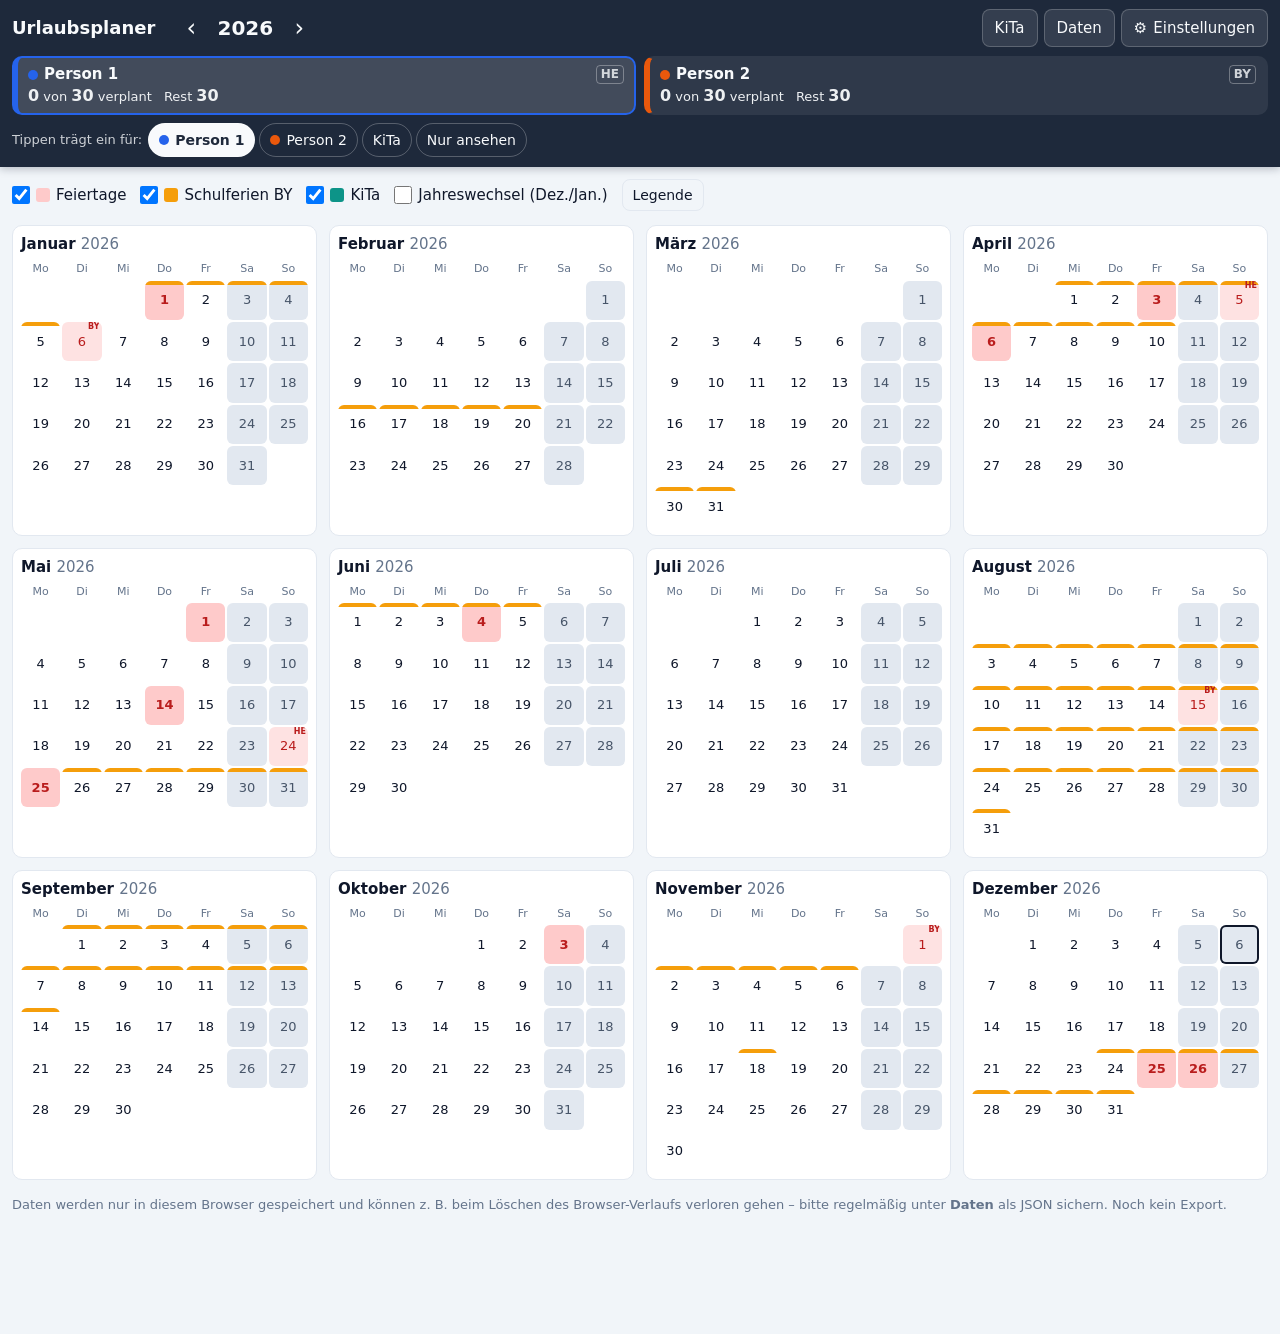
==== index.html @ 10e56fdd "Urlaubsplaner für zwei Personen: Feiertage HE/BY, Schulferien, KiTa, Export/Import Reines Frontend o" ====
<!doctype html>
<html lang="de">
<head>
  <meta charset="utf-8">
  <meta name="viewport" content="width=device-width, initial-scale=1, viewport-fit=cover">
  <meta name="theme-color" content="#1e293b">
  <title>Urlaubsplaner</title>
  <link rel="stylesheet" href="css/style.css">
</head>
<body>
  <header class="topbar" id="topbar">
    <div class="topbar-row">
      <h1 class="app-title">Urlaubsplaner</h1>
      <div class="year-nav" role="group" aria-label="Jahr wählen">
        <button type="button" class="icon-btn" id="prevYear" aria-label="Vorheriges Jahr">‹</button>
        <span class="year" id="yearLabel">2026</span>
        <button type="button" class="icon-btn" id="nextYear" aria-label="Nächstes Jahr">›</button>
      </div>
      <nav class="actions">
        <button type="button" class="btn" id="openKita">KiTa</button>
        <button type="button" class="btn" id="openData">Daten</button>
        <button type="button" class="btn" id="openSettings" aria-label="Einstellungen">⚙<span class="hide-sm"> Einstellungen</span></button>
      </nav>
    </div>
    <div class="topbar-row counters" id="counters" role="radiogroup" aria-label="Aktive Person und Zähler"></div>
    <div class="topbar-row modes" role="radiogroup" aria-label="Bearbeitungsmodus">
      <span class="modes-label">Tippen trägt ein für:</span>
      <div class="segmented" id="modeButtons"></div>
    </div>
  </header>

  <div class="banner warn" id="storageBanner" hidden></div>
  <div class="banner" id="exportBanner" hidden>
    <span id="exportBannerText"></span>
    <span class="banner-actions">
      <button type="button" class="btn primary" id="bannerExport">Jetzt sichern</button>
      <button type="button" class="btn ghost" id="bannerDismiss">Später</button>
    </span>
  </div>

  <section class="toolbar" aria-label="Anzeige">
    <label class="chk"><input type="checkbox" id="showHolidays"> <span class="sw sw-hol"></span>Feiertage</label>
    <label class="chk"><input type="checkbox" id="showSchool"> <span class="sw sw-school"></span>Schulferien BY</label>
    <label class="chk"><input type="checkbox" id="showKita"> <span class="sw sw-kita"></span>KiTa</label>
    <label class="chk"><input type="checkbox" id="showYearTurn"> Jahreswechsel (Dez./Jan.)</label>
    <button type="button" class="btn ghost small" id="toggleLegend" aria-expanded="false">Legende</button>
  </section>

  <section class="legend" id="legend" hidden>
    <ul>
      <li><span class="lg lg-we"></span>Wochenende</li>
      <li><span class="lg lg-hol"></span>Feiertag (beide Personen)</li>
      <li><span class="lg lg-holpart"><b>BY</b></span>Feiertag nur in diesem Bundesland</li>
      <li><span class="lg lg-school"></span>Schulferien Bayern (Streifen oben)</li>
      <li><span class="lg lg-kita"></span>KiTa-Ferien/Schließtage (Streifen unten)</li>
      <li><span class="lg lg-vac" id="lgP1"></span><span id="lgP1Name">Person 1</span></li>
      <li><span class="lg lg-vac" id="lgP2"></span><span id="lgP2Name">Person 2</span></li>
      <li><span class="lg lg-vac" id="lgBoth"></span>Beide im Urlaub (Überlappung)</li>
      <li><span class="lg lg-vac lg-free" id="lgFree"></span>Urlaub an freiem Tag (zählt nicht)</li>
    </ul>
    <p class="hint">
      <b>Bedienung:</b> Tag antippen bzw. anklicken schaltet Urlaub für die gewählte Person an/aus.
      Zeitraum: mit der Maus gedrückt ziehen, auf dem Handy <b>lange drücken und dann ziehen</b>.
      Beginnt der Zeitraum auf einem Urlaubstag, wird gelöscht, sonst eingetragen.
    </p>
    <p class="hint" id="schoolDataHint"></p>
  </section>

  <main id="calendar" class="calendar" aria-label="Jahreskalender"></main>

  <footer class="footer">
    Daten werden nur in diesem Browser gespeichert und können z. B. beim Löschen des
    Browser-Verlaufs verloren gehen – bitte regelmäßig unter <b>Daten</b> als JSON sichern.
    <span id="lastExportFooter"></span>
  </footer>

  <aside class="dayinfo" id="dayinfo" hidden aria-live="polite">
    <div class="dayinfo-body" id="dayinfoBody"></div>
    <button type="button" class="icon-btn" id="dayinfoClose" aria-label="Schließen">×</button>
  </aside>

  <!-- Einstellungen -->
  <dialog id="settingsDialog" class="dialog">
    <form method="dialog" class="dialog-inner">
      <header class="dialog-head">
        <h2>Einstellungen</h2>
        <button class="icon-btn" value="close" aria-label="Schließen">×</button>
      </header>
      <div id="settingsBody" class="settings-grid"></div>
      <p class="hint">Änderungen werden sofort gespeichert. Nur ganze Urlaubstage; Wochenenden und
        Feiertage des eigenen Bundeslandes werden nicht vom Anspruch abgezogen.</p>
      <footer class="dialog-foot"><button class="btn primary" value="close">Fertig</button></footer>
    </form>
  </dialog>

  <!-- KiTa -->
  <dialog id="kitaDialog" class="dialog">
    <div class="dialog-inner">
      <header class="dialog-head">
        <h2>KiTa-Ferien &amp; Schließtage</h2>
        <button type="button" class="icon-btn" data-close aria-label="Schließen">×</button>
      </header>
      <form id="kitaForm" class="kita-form" novalidate>
        <input type="hidden" id="kitaId">
        <label>Bezeichnung
          <input type="text" id="kitaLabel" maxlength="80" placeholder="z. B. Sommerschließung">
        </label>
        <div class="row2">
          <label>Von <input type="date" id="kitaStart" required></label>
          <label>Bis <input type="date" id="kitaEnd" required></label>
        </div>
        <p class="error" id="kitaError" hidden></p>
        <div class="form-actions">
          <button type="submit" class="btn primary" id="kitaSave">Hinzufügen</button>
          <button type="button" class="btn ghost" id="kitaCancel" hidden>Abbrechen</button>
        </div>
      </form>
      <ul class="kita-list" id="kitaList"></ul>
      <p class="hint">Tipp: Im Kalender den Modus „KiTa“ wählen und einen Zeitraum ziehen.</p>
    </div>
  </dialog>

  <!-- Daten -->
  <dialog id="dataDialog" class="dialog">
    <div class="dialog-inner">
      <header class="dialog-head">
        <h2>Daten exportieren &amp; importieren</h2>
        <button type="button" class="icon-btn" data-close aria-label="Schließen">×</button>
      </header>
      <p class="notice">Deine Planung liegt nur im Speicher dieses Browsers. Der Browser kann ihn
        löschen (Verlauf löschen, Speicherplatz, privater Modus). <b>Sichere regelmäßig den
        kompletten Stand als JSON</b>, um ihn später oder auf einem anderen Gerät wieder einzulesen.</p>
      <p class="hint" id="lastExportInfo"></p>
      <h3>Kompletter Planungsstand</h3>
      <div class="btn-row">
        <button type="button" class="btn primary" id="exportJson">JSON exportieren</button>
        <label class="btn file-btn">JSON importieren…
          <input type="file" id="importJson" accept=".json,application/json">
        </label>
      </div>
      <h3>CSV pro Person (für Excel)</h3>
      <p class="hint">Spalten Start;Ende;Typ;Bezeichnung – Typ ist „Urlaub“ oder „KiTa-Ferien“.</p>
      <div class="btn-row" id="csvButtons"></div>
    </div>
  </dialog>

  <!-- Meldungen / Rückfragen -->
  <dialog id="msgDialog" class="dialog small">
    <form method="dialog" class="dialog-inner">
      <h2 id="msgTitle"></h2>
      <div id="msgBody"></div>
      <footer class="dialog-foot">
        <button class="btn ghost" value="cancel" id="msgCancel">Abbrechen</button>
        <button class="btn primary" value="ok" id="msgOk">OK</button>
      </footer>
    </form>
  </dialog>

  <script src="js/dates.js"></script>
  <script src="js/holidays.js"></script>
  <script src="js/workdays.js"></script>
  <script src="js/model.js"></script>
  <script src="js/ferien.js"></script>
  <script src="js/io.js"></script>
  <script src="js/storage.js"></script>
  <script src="data/schulferien-by.js"></script>
  <script src="js/ui/calendar.js"></script>
  <script src="js/ui/app.js"></script>
</body>
</html>
---- css/style.css ----
:root {
  --bg: #f1f5f9;
  --surface: #ffffff;
  --text: #0f172a;
  --muted: #64748b;
  --border: #e2e8f0;
  --header: #1e293b;
  --header-text: #f8fafc;
  --weekend: #e2e8f0;
  --holiday: #fecaca;
  --holiday-text: #b91c1c;
  --holiday-part: #fee2e2;
  --school: #f59e0b;
  --kita: #0d9488;
  --danger: #dc2626;
  --warn-bg: #fef3c7;
  --warn-border: #f59e0b;
  --primary: #2563eb;
  --radius: 10px;
  --topbar-h: 150px;
  --active: #2563eb;
}

* { box-sizing: border-box; }

html { -webkit-text-size-adjust: 100%; }

body {
  margin: 0;
  background: var(--bg);
  color: var(--text);
  font: 15px/1.4 system-ui, -apple-system, "Segoe UI", Roboto, sans-serif;
  padding-bottom: env(safe-area-inset-bottom);
}

button, input, select { font: inherit; color: inherit; }

[hidden] { display: none !important; }

.dot {
  display: inline-block;
  width: 10px; height: 10px;
  border-radius: 50%;
  background: var(--pc, #999);
  flex: none;
}

/* ---------- Kopfzeile ---------- */
.topbar {
  position: sticky;
  top: 0;
  z-index: 20;
  background: var(--header);
  color: var(--header-text);
  padding: 8px 12px 10px;
  padding-top: max(8px, env(safe-area-inset-top));
  box-shadow: 0 2px 8px rgba(15, 23, 42, .25);
}
.topbar-row {
  display: flex;
  align-items: center;
  gap: 8px;
  max-width: 1400px;
  margin: 0 auto;
}
.topbar-row + .topbar-row { margin-top: 8px; }
.app-title { font-size: 18px; margin: 0; font-weight: 700; white-space: nowrap; }
.year-nav { display: flex; align-items: center; gap: 2px; margin-left: 8px; }
.year { font-size: 20px; font-weight: 700; min-width: 3.2em; text-align: center; font-variant-numeric: tabular-nums; }
.actions { margin-left: auto; display: flex; gap: 6px; }

.icon-btn {
  border: 0;
  background: transparent;
  font-size: 24px;
  line-height: 1;
  width: 40px; height: 40px;
  border-radius: 8px;
  cursor: pointer;
}
.topbar .icon-btn:active, .topbar .icon-btn:hover { background: rgba(255,255,255,.12); }

.btn {
  display: inline-flex;
  align-items: center;
  gap: 6px;
  min-height: 38px;
  padding: 6px 12px;
  border-radius: 8px;
  border: 1px solid var(--border);
  background: var(--surface);
  color: var(--text);
  cursor: pointer;
  white-space: nowrap;
}
.btn:active { transform: translateY(1px); }
.btn.primary { background: var(--primary); border-color: var(--primary); color: #fff; }
.btn.danger { color: var(--danger); border-color: #fecaca; }
.btn.primary.danger { background: var(--danger); border-color: var(--danger); color: #fff; }
.btn.ghost { background: transparent; }
.btn.small { min-height: 32px; padding: 4px 10px; font-size: 14px; }
.topbar .btn { background: rgba(255,255,255,.1); border-color: rgba(255,255,255,.2); color: var(--header-text); }

/* Zähler */
.counters { display: grid; grid-template-columns: 1fr 1fr; gap: 8px; }
.counter {
  text-align: left;
  border: 2px solid transparent;
  border-left: 6px solid var(--pc);
  background: rgba(255,255,255,.08);
  color: var(--header-text);
  border-radius: var(--radius);
  padding: 6px 10px;
  cursor: pointer;
  min-width: 0;
}
.counter.active { border-color: var(--pc); background: rgba(255,255,255,.16); border-left-width: 6px; }
.counter.exceeded { background: rgba(220, 38, 38, .35); }
.c-head { display: flex; align-items: center; gap: 6px; font-weight: 600; }
.c-name { overflow: hidden; text-overflow: ellipsis; white-space: nowrap; }
.c-state { margin-left: auto; font-size: 12px; opacity: .8; border: 1px solid rgba(255,255,255,.4); border-radius: 4px; padding: 0 4px; }
.c-nums { display: flex; flex-wrap: wrap; gap: 2px 12px; font-size: 13px; opacity: .95; }
.c-nums b { font-size: 16px; font-variant-numeric: tabular-nums; }
.counter.exceeded .rest b { color: #fecaca; }
.warnline { font-size: 13px; font-weight: 700; color: #fee2e2; margin-top: 2px; }

.modes { flex-wrap: wrap; gap: 6px; }
.modes-label { font-size: 13px; opacity: .8; }
.segmented { display: flex; flex-wrap: wrap; gap: 4px; }
.seg {
  display: inline-flex; align-items: center; gap: 6px;
  min-height: 34px;
  padding: 4px 10px;
  border-radius: 999px;
  border: 1px solid rgba(255,255,255,.25);
  background: transparent;
  color: var(--header-text);
  cursor: pointer;
  font-size: 14px;
  max-width: 12em;
  overflow: hidden; text-overflow: ellipsis; white-space: nowrap;
}
.seg.active { background: var(--header-text); color: var(--header); font-weight: 600; }

/* ---------- Banner / Werkzeugleiste ---------- */
.banner {
  max-width: 1400px;
  margin: 10px auto 0;
  padding: 10px 12px;
  border-radius: var(--radius);
  background: var(--warn-bg);
  border: 1px solid var(--warn-border);
  display: flex; flex-wrap: wrap; align-items: center; gap: 8px;
}
.banner.warn { background: #fee2e2; border-color: var(--danger); }
.banner-actions { display: flex; gap: 6px; margin-left: auto; }
.banner, .toolbar, .legend, .calendar, .footer { margin-left: 12px; margin-right: 12px; }
@media (min-width: 1424px) {
  .banner, .toolbar, .legend, .calendar, .footer { margin-left: auto; margin-right: auto; }
}

.toolbar {
  max-width: 1400px;
  margin-top: 10px;
  display: flex; flex-wrap: wrap; align-items: center; gap: 4px 14px;
}
.chk { display: inline-flex; align-items: center; gap: 6px; min-height: 36px; cursor: pointer; }
.chk input { width: 18px; height: 18px; margin: 0; }
.sw { width: 14px; height: 14px; border-radius: 3px; display: inline-block; }
.sw-hol { background: var(--holiday); }
.sw-school { background: var(--school); }
.sw-kita { background: var(--kita); }
.pill { font-size: 13px; padding: 2px 8px; border-radius: 999px; }
.pill.warn { background: var(--warn-bg); border: 1px solid var(--warn-border); }

.legend {
  max-width: 1400px;
  margin-top: 6px;
  background: var(--surface);
  border-radius: var(--radius);
  border: 1px solid var(--border);
  padding: 10px 14px;
}
.legend ul { list-style: none; margin: 0; padding: 0; display: flex; flex-wrap: wrap; gap: 6px 18px; }
.legend li { display: flex; align-items: center; gap: 6px; font-size: 14px; }
.lg {
  width: 22px; height: 22px; border-radius: 5px; border: 1px solid var(--border);
  display: inline-flex; align-items: flex-start; justify-content: flex-end;
  position: relative; overflow: hidden; background: var(--surface); flex: none;
}
.lg.mini { width: 14px; height: 14px; }
.lg-we { background: var(--weekend); }
.lg-hol { background: var(--holiday); }
.lg-holpart { background: var(--holiday-part); }
.lg-holpart b { font-size: 8px; color: var(--holiday-text); padding: 1px; }
.lg-school { box-shadow: inset 0 4px 0 var(--school); }
.lg-kita { box-shadow: inset 0 -4px 0 var(--kita); }
.lg-vac { border: 3px solid var(--surface); outline: 1px solid var(--border); }
.hint { color: var(--muted); font-size: 13px; margin: 8px 0 0; }

/* ---------- Kalender ---------- */
.calendar {
  max-width: 1400px;
  margin-top: 12px;
  display: grid;
  grid-template-columns: repeat(auto-fill, minmax(250px, 1fr));
  gap: 12px;
  user-select: none;
  -webkit-user-select: none;
  -webkit-touch-callout: none;
}
.month {
  background: var(--surface);
  border-radius: var(--radius);
  border: 1px solid var(--border);
  padding: 8px;
}
.month.other-year { opacity: .8; border-style: dashed; }
.month h3 { margin: 0 0 6px; font-size: 15px; }
.month h3 span { color: var(--muted); font-weight: 400; }
.grid { display: grid; grid-template-columns: repeat(7, 1fr); gap: 2px; }
.wd { text-align: center; font-size: 11px; color: var(--muted); padding-bottom: 2px; }

.day {
  position: relative;
  aspect-ratio: 1 / 1;
  min-height: 32px;
  border-radius: 6px;
  display: flex; align-items: center; justify-content: center;
  font-size: 13px;
  font-variant-numeric: tabular-nums;
  cursor: pointer;
  overflow: hidden;
  touch-action: manipulation;
}
.day.empty { cursor: default; }
.day.we { background: var(--weekend); color: #475569; }
.day.hol { background: var(--holiday); color: var(--holiday-text); font-weight: 700; }
.day.hol-part { background: var(--holiday-part); color: var(--holiday-text); }
.day .tag {
  position: absolute; top: 1px; right: 2px;
  font-size: 8px; font-weight: 700; line-height: 1;
  color: var(--holiday-text);
  z-index: 2;
}
.day.school::before, .day.kita::after {
  content: "";
  position: absolute; left: 0; right: 0;
  height: 4px;
  z-index: 1;
}
.day.school::before { top: 0; background: var(--school); }
.day.kita::after { bottom: 0; background: var(--kita); }

.day .vac {
  position: absolute;
  inset: 4px 3px;
  border-radius: 5px;
}
.day .num { position: relative; z-index: 2; }
.day.has-vac .num { color: #fff; font-weight: 700; text-shadow: 0 0 3px rgba(0,0,0,.55); }
.day.has-vac.vac-free .num { color: var(--text); text-shadow: none; font-weight: 600; }
.day.both .vac { box-shadow: 0 0 0 2px #0f172a; }

.day.today { box-shadow: inset 0 0 0 2px var(--text); }
.day.selected { outline: 3px solid #0f172a; outline-offset: -1px; z-index: 3; }

.day.pv-add { box-shadow: inset 0 0 0 3px var(--active); background-image: linear-gradient(color-mix(in srgb, var(--active) 30%, transparent), color-mix(in srgb, var(--active) 30%, transparent)); }
.day.pv-del { box-shadow: inset 0 0 0 3px var(--danger); }
.day.pv-del .vac { opacity: .25; }
.day.pv-kita { box-shadow: inset 0 0 0 3px var(--kita); }
.calendar.dragging .day { cursor: crosshair; }

@media (hover: hover) {
  .day:not(.empty):hover { outline: 2px solid #94a3b8; outline-offset: -2px; }
}

/* ---------- Fußzeile / Tagesinfo / Toast ---------- */
.footer {
  max-width: 1400px;
  margin-top: 16px; margin-bottom: 120px;
  color: var(--muted); font-size: 13px;
}

.dayinfo {
  position: fixed;
  left: 50%; transform: translateX(-50%);
  bottom: max(12px, env(safe-area-inset-bottom));
  width: min(560px, calc(100% - 24px));
  z-index: 30;
  background: var(--surface);
  border: 1px solid var(--border);
  border-radius: 14px;
  box-shadow: 0 8px 24px rgba(15, 23, 42, .25);
  padding: 10px 6px 10px 14px;
  display: flex; align-items: flex-start; gap: 6px;
}
.dayinfo-body { flex: 1; min-width: 0; }
.dayinfo ul { list-style: none; margin: 4px 0 0; padding: 0; font-size: 14px; }
.dayinfo li { display: flex; align-items: center; gap: 6px; flex-wrap: wrap; padding: 1px 0; }
.di-date { font-weight: 700; }

.toast {
  position: fixed;
  left: 50%; top: calc(var(--topbar-h) + 10px);
  transform: translate(-50%, -20px);
  opacity: 0;
  pointer-events: none;
  background: #0f172a; color: #fff;
  padding: 8px 14px; border-radius: 999px;
  font-size: 14px;
  z-index: 40;
  transition: opacity .2s, transform .2s;
  max-width: calc(100% - 24px);
}
.toast.show { opacity: 1; transform: translate(-50%, 0); }

/* ---------- Dialoge ---------- */
.dialog {
  border: 0;
  border-radius: 14px;
  padding: 0;
  width: min(640px, calc(100% - 20px));
  max-height: calc(100% - 20px);
  box-shadow: 0 20px 50px rgba(15, 23, 42, .35);
  color: var(--text);
}
.dialog.small { width: min(440px, calc(100% - 20px)); }
.dialog::backdrop { background: rgba(15, 23, 42, .5); }
.dialog-inner { padding: 14px 16px 16px; }
.dialog h2 { font-size: 18px; margin: 0 0 8px; }
.dialog h3 { font-size: 15px; margin: 16px 0 6px; }
.dialog-head { display: flex; align-items: center; justify-content: space-between; gap: 8px; }
.dialog-head h2 { margin: 0; }
.dialog-foot { display: flex; justify-content: flex-end; gap: 8px; margin-top: 14px; }
.dialog label { display: flex; flex-direction: column; gap: 4px; font-size: 14px; }
.dialog label.chk { flex-direction: row; }
.dialog input[type="text"], .dialog input[type="number"], .dialog input[type="date"], .dialog select {
  min-height: 40px;
  padding: 6px 10px;
  border-radius: 8px;
  border: 1px solid #cbd5e1;
  background: #fff;
  width: 100%;
}
.dialog input[type="color"] { width: 64px; height: 40px; padding: 2px; border: 1px solid #cbd5e1; border-radius: 8px; background: #fff; }
.error { color: var(--danger); font-size: 14px; margin: 6px 0 0; }
ul.errors { color: var(--danger); padding-left: 20px; }
.notice { background: var(--warn-bg); border: 1px solid var(--warn-border); border-radius: 8px; padding: 8px 10px; font-size: 14px; }

.settings-grid { display: grid; grid-template-columns: 1fr 1fr; gap: 12px; margin-top: 8px; }
.person-settings {
  border: 1px solid var(--border);
  border-top: 5px solid var(--pc);
  border-radius: 10px;
  margin: 0;
  padding: 8px 12px 12px;
  display: flex; flex-direction: column; gap: 10px;
  min-width: 0;
}
.person-settings legend { display: flex; align-items: center; gap: 6px; font-weight: 700; padding: 0 4px; }

.kita-form { display: flex; flex-direction: column; gap: 10px; margin-top: 10px; }
.row2 { display: grid; grid-template-columns: 1fr 1fr; gap: 10px; }
.form-actions { display: flex; gap: 8px; }
.kita-list { list-style: none; padding: 0; margin: 16px 0 0; border-top: 1px solid var(--border); }
.kita-list li { display: flex; align-items: center; justify-content: space-between; gap: 8px; padding: 10px 0; border-bottom: 1px solid var(--border); flex-wrap: wrap; }
.kita-list li.empty { color: var(--muted); }
.k-main { display: flex; flex-direction: column; min-width: 0; }
.k-main span { color: var(--muted); font-size: 13px; }
.k-actions { display: flex; gap: 6px; }

.btn-row { display: flex; flex-wrap: wrap; gap: 8px; }
.file-btn { position: relative; overflow: hidden; }
.file-btn input { position: absolute; inset: 0; opacity: 0; cursor: pointer; }

/* ---------- Kleine Bildschirme ---------- */
@media (max-width: 640px) {
  body { font-size: 14px; }
  .hide-sm { display: none; }
  .app-title { font-size: 16px; }
  .topbar { padding: 6px 8px 8px; }
  .topbar-row + .topbar-row { margin-top: 6px; }
  .day { aspect-ratio: auto; height: 40px; }
  .dayinfo ul { font-size: 13px; }
  .year-nav { margin-left: 0; }
  .year { font-size: 18px; min-width: 2.8em; }
  .icon-btn { width: 36px; height: 36px; }
  .actions .btn { padding: 4px 8px; min-height: 34px; }
  .counter { padding: 4px 8px; }
  .c-nums { gap: 0 8px; font-size: 12px; }
  .c-nums b { font-size: 14px; }
  .modes-label { display: none; }
  .seg { min-height: 32px; padding: 3px 9px; font-size: 13px; }
  .calendar { grid-template-columns: 1fr; }
  .day { font-size: 14px; }
  .settings-grid { grid-template-columns: 1fr; }
}
@media (max-width: 420px) {
  .app-title { display: none; }
  .actions .btn { padding: 4px 7px; }
}
@media (min-width: 641px) and (max-width: 900px) {
  .calendar { grid-template-columns: repeat(2, 1fr); }
}
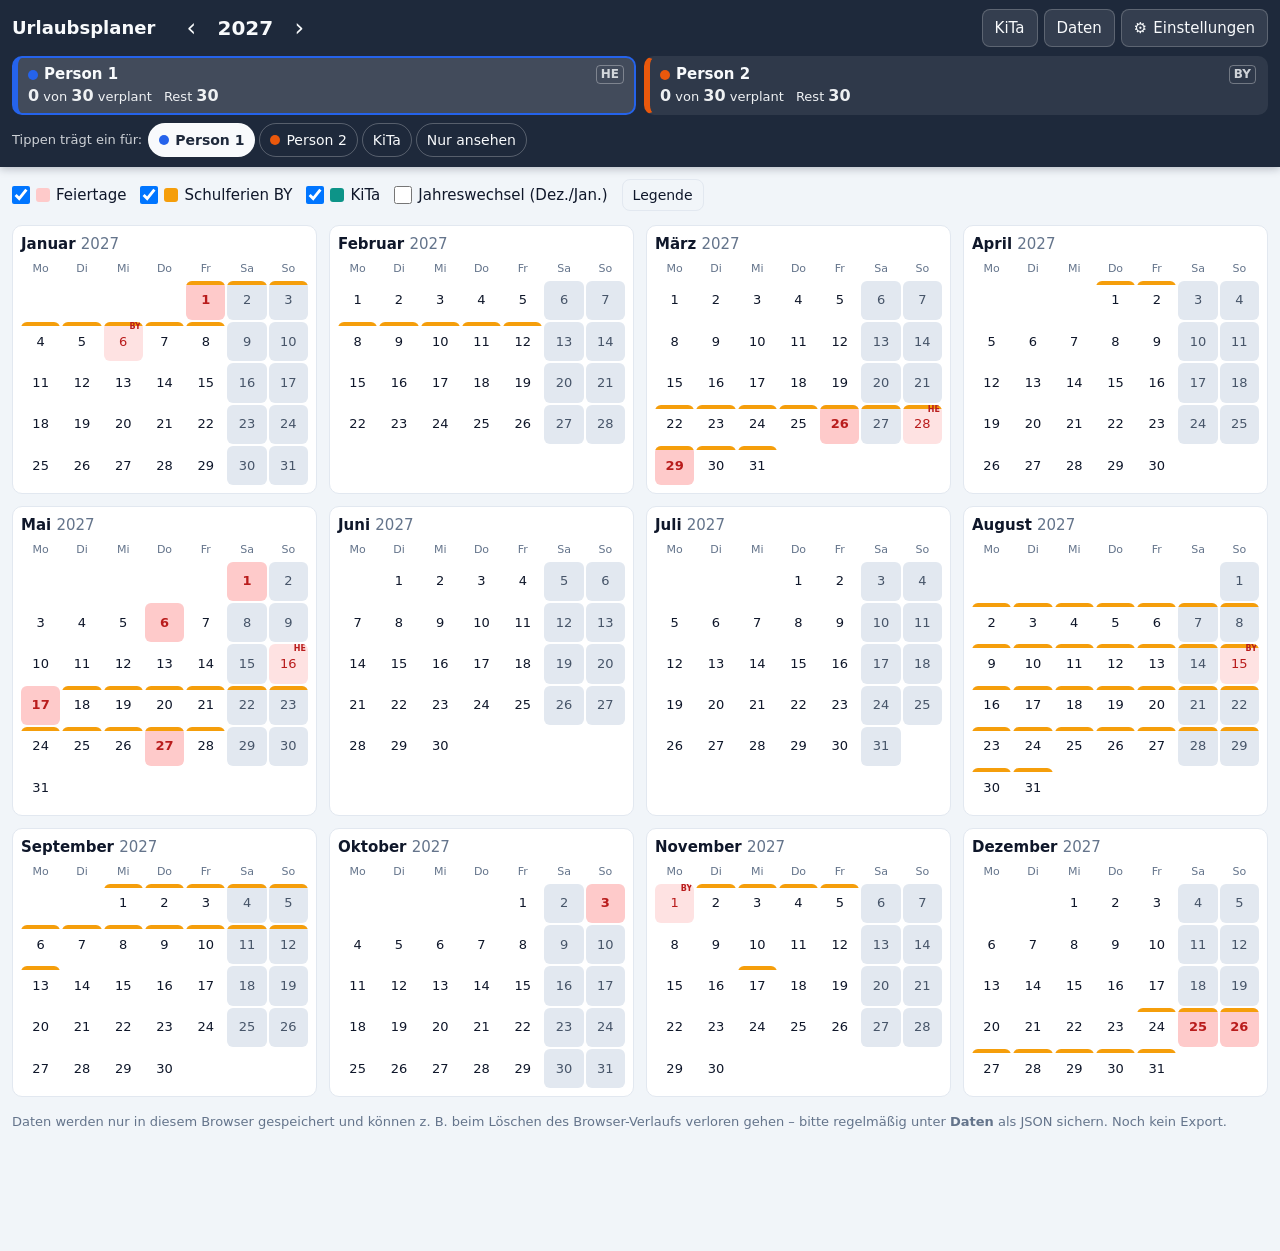
==== commit f590b9d0: "KiTa-Schließzeiten ohne Bezeichnung, kompakte Übersicht; Start im Folgejahr - KiTa-Einträge bestehen" ====
--- a/index.html
+++ b/index.html
@@ -51,6 +51,7 @@
       <li><span class="lg lg-we"></span>Wochenende</li>
       <li><span class="lg lg-hol"></span>Feiertag (beide Personen)</li>
       <li><span class="lg lg-holpart"><b>BY</b></span>Feiertag nur in diesem Bundesland</li>
+      <li><span class="lg lg-pfree" id="lgPfree"></span>Regelmäßig freier Wochentag (Schraffur in Personenfarbe)</li>
       <li><span class="lg lg-school"></span>Schulferien Bayern (Streifen oben)</li>
       <li><span class="lg lg-kita"></span>KiTa-Ferien/Schließtage (Streifen unten)</li>
       <li><span class="lg lg-vac" id="lgP1"></span><span id="lgP1Name">Person 1</span></li>
@@ -87,8 +88,8 @@
         <button class="icon-btn" value="close" aria-label="Schließen">×</button>
       </header>
       <div id="settingsBody" class="settings-grid"></div>
-      <p class="hint">Änderungen werden sofort gespeichert. Nur ganze Urlaubstage; Wochenenden und
-        Feiertage des eigenen Bundeslandes werden nicht vom Anspruch abgezogen.</p>
+      <p class="hint">Änderungen werden sofort gespeichert. Nur ganze Urlaubstage; Wochenenden,
+        Feiertage des eigenen Bundeslandes und regelmäßig freie Wochentage werden nicht vom Anspruch abgezogen.</p>
       <footer class="dialog-foot"><button class="btn primary" value="close">Fertig</button></footer>
     </form>
   </dialog>
@@ -97,25 +98,22 @@
   <dialog id="kitaDialog" class="dialog">
     <div class="dialog-inner">
       <header class="dialog-head">
-        <h2>KiTa-Ferien &amp; Schließtage</h2>
+        <h2>KiTa-Schließzeiten</h2>
         <button type="button" class="icon-btn" data-close aria-label="Schließen">×</button>
       </header>
       <form id="kitaForm" class="kita-form" novalidate>
         <input type="hidden" id="kitaId">
-        <label>Bezeichnung
-          <input type="text" id="kitaLabel" maxlength="80" placeholder="z. B. Sommerschließung">
-        </label>
-        <div class="row2">
+        <div class="kita-row">
           <label>Von <input type="date" id="kitaStart" required></label>
           <label>Bis <input type="date" id="kitaEnd" required></label>
+          <div class="form-actions">
+            <button type="submit" class="btn primary" id="kitaSave">Hinzufügen</button>
+            <button type="button" class="btn ghost" id="kitaCancel" hidden>Abbrechen</button>
+          </div>
         </div>
         <p class="error" id="kitaError" hidden></p>
-        <div class="form-actions">
-          <button type="submit" class="btn primary" id="kitaSave">Hinzufügen</button>
-          <button type="button" class="btn ghost" id="kitaCancel" hidden>Abbrechen</button>
-        </div>
       </form>
-      <ul class="kita-list" id="kitaList"></ul>
+      <div class="kita-list" id="kitaList"></div>
       <p class="hint">Tipp: Im Kalender den Modus „KiTa“ wählen und einen Zeitraum ziehen.</p>
     </div>
   </dialog>
@@ -138,8 +136,9 @@
           <input type="file" id="importJson" accept=".json,application/json">
         </label>
       </div>
-      <h3>CSV pro Person (für Excel)</h3>
-      <p class="hint">Spalten Start;Ende;Typ;Bezeichnung – Typ ist „Urlaub“ oder „KiTa-Ferien“.</p>
+      <h3>Urlaub als CSV pro Person (für Excel)</h3>
+      <p class="hint">Spalten Start;Ende;Anzahl Tage;Anzahl Arbeitstage – „Anzahl Tage“ sind Kalendertage,
+        „Anzahl Arbeitstage“ die davon verbrauchten Urlaubstage.</p>
       <div class="btn-row" id="csvButtons"></div>
     </div>
   </dialog>
--- a/css/style.css
+++ b/css/style.css
@@ -252,6 +252,10 @@
 .day.school::before { top: 0; background: var(--school); }
 .day.kita::after { bottom: 0; background: var(--kita); }
 
+.day.pfree { --hatch: var(--p1); background-image: repeating-linear-gradient(135deg, color-mix(in srgb, var(--hatch) 28%, transparent) 0 2px, transparent 2px 6px); }
+.day.pfree-p2 { --hatch: var(--p2); }
+.day.pfree-both { background-image: repeating-linear-gradient(135deg, color-mix(in srgb, var(--p1) 30%, transparent) 0 2px, transparent 2px 6px, color-mix(in srgb, var(--p2) 30%, transparent) 6px 8px, transparent 8px 12px); }
+.lg-pfree { background-image: repeating-linear-gradient(135deg, #94a3b8 0 2px, transparent 2px 6px); }
 .day .vac {
   position: absolute;
   inset: 4px 3px;
@@ -358,17 +362,38 @@
   display: flex; flex-direction: column; gap: 10px;
   min-width: 0;
 }
+.free-days { display: flex; flex-direction: column; gap: 4px; font-size: 14px; }
+.free-days > div { display: flex; gap: 4px; flex-wrap: wrap; }
+.dialog label.day-chip { flex-direction: row; cursor: pointer; }
+.day-chip input { position: absolute; opacity: 0; pointer-events: none; }
+.day-chip span {
+  display: inline-flex; align-items: center; justify-content: center;
+  min-width: 44px; min-height: 38px; border-radius: 8px;
+  border: 1px solid #cbd5e1; background: #fff; font-weight: 600;
+}
+.day-chip input:checked + span { background: var(--pc); border-color: var(--pc); color: #fff; }
+.day-chip input:focus-visible + span { outline: 2px solid var(--primary); outline-offset: 2px; }
 .person-settings legend { display: flex; align-items: center; gap: 6px; font-weight: 700; padding: 0 4px; }
 
-.kita-form { display: flex; flex-direction: column; gap: 10px; margin-top: 10px; }
+.kita-form { margin-top: 10px; }
+.kita-row { display: grid; grid-template-columns: 1fr 1fr auto; gap: 10px; align-items: end; }
+.form-actions { display: flex; gap: 8px; }
 .row2 { display: grid; grid-template-columns: 1fr 1fr; gap: 10px; }
-.form-actions { display: flex; gap: 8px; }
-.kita-list { list-style: none; padding: 0; margin: 16px 0 0; border-top: 1px solid var(--border); }
-.kita-list li { display: flex; align-items: center; justify-content: space-between; gap: 8px; padding: 10px 0; border-bottom: 1px solid var(--border); flex-wrap: wrap; }
-.kita-list li.empty { color: var(--muted); }
-.k-main { display: flex; flex-direction: column; min-width: 0; }
-.k-main span { color: var(--muted); font-size: 13px; }
-.k-actions { display: flex; gap: 6px; }
+.kita-list { margin-top: 14px; }
+.kita-list .empty { color: var(--muted); }
+.k-year h3 { display: flex; align-items: baseline; gap: 10px; margin: 12px 0 4px; font-size: 15px; }
+.k-year h3 span { font-weight: 400; color: var(--muted); font-size: 13px; }
+.k-year ul { list-style: none; margin: 0; padding: 0; border-top: 1px solid var(--border); }
+.k-year li {
+  display: grid; grid-template-columns: 1fr auto auto auto; align-items: center; gap: 4px 10px;
+  padding: 2px 0 2px 10px; border-bottom: 1px solid var(--border);
+  border-left: 4px solid var(--kita);
+}
+.k-year li.editing { background: #f0fdfa; }
+.k-range { font-variant-numeric: tabular-nums; }
+.k-days { color: var(--muted); font-size: 13px; font-variant-numeric: tabular-nums; text-align: right; min-width: 4.5em; }
+.icon-btn.small { width: 38px; height: 38px; font-size: 18px; }
+.icon-btn.small:hover, .icon-btn.small:focus-visible { background: var(--bg); }
 
 .btn-row { display: flex; flex-wrap: wrap; gap: 8px; }
 .file-btn { position: relative; overflow: hidden; }
@@ -395,6 +420,8 @@
   .calendar { grid-template-columns: 1fr; }
   .day { font-size: 14px; }
   .settings-grid { grid-template-columns: 1fr; }
+  .kita-row { grid-template-columns: 1fr 1fr; }
+  .kita-row .form-actions { grid-column: 1 / -1; }
 }
 @media (max-width: 420px) {
   .app-title { display: none; }
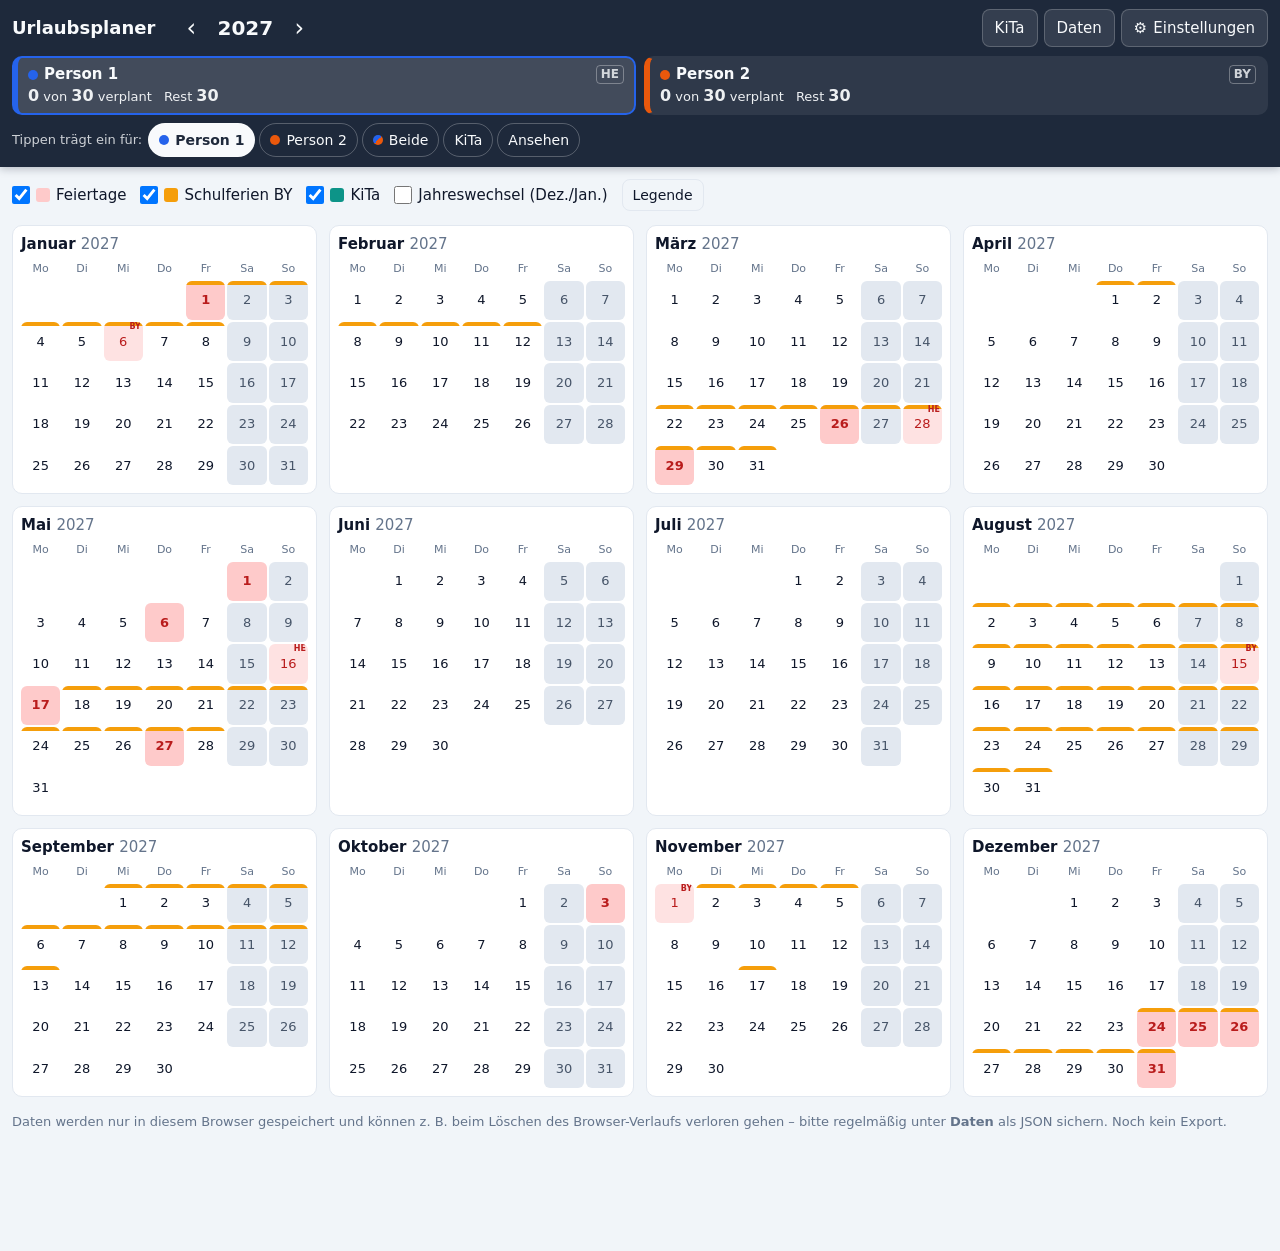
==== commit 409571c5: "CSV-Export: Datum im deutschen Format TT.MM.JJJJ Co-Authored-By: Claude Opus 5.5 <noreply@anthropic." ====
--- a/index.html
+++ b/index.html
@@ -137,7 +137,7 @@
         </label>
       </div>
       <h3>Urlaub als CSV pro Person (für Excel)</h3>
-      <p class="hint">Spalten Start;Ende;Anzahl Tage;Anzahl Arbeitstage – „Anzahl Tage“ sind Kalendertage,
+      <p class="hint">Spalten Start;Ende;Anzahl Tage;Anzahl Arbeitstage, Datum als TT.MM.JJJJ – „Anzahl Tage“ sind Kalendertage,
         „Anzahl Arbeitstage“ die davon verbrauchten Urlaubstage.</p>
       <div class="btn-row" id="csvButtons"></div>
     </div>
--- a/css/style.css
+++ b/css/style.css
@@ -416,6 +416,9 @@
   .c-nums { gap: 0 8px; font-size: 12px; }
   .c-nums b { font-size: 14px; }
   .modes-label { display: none; }
+  .segmented { flex-wrap: nowrap; overflow-x: auto; scrollbar-width: none; max-width: 100%; }
+  .segmented::-webkit-scrollbar { display: none; }
+  .seg { flex: none; }
   .seg { min-height: 32px; padding: 3px 9px; font-size: 13px; }
   .calendar { grid-template-columns: 1fr; }
   .day { font-size: 14px; }
